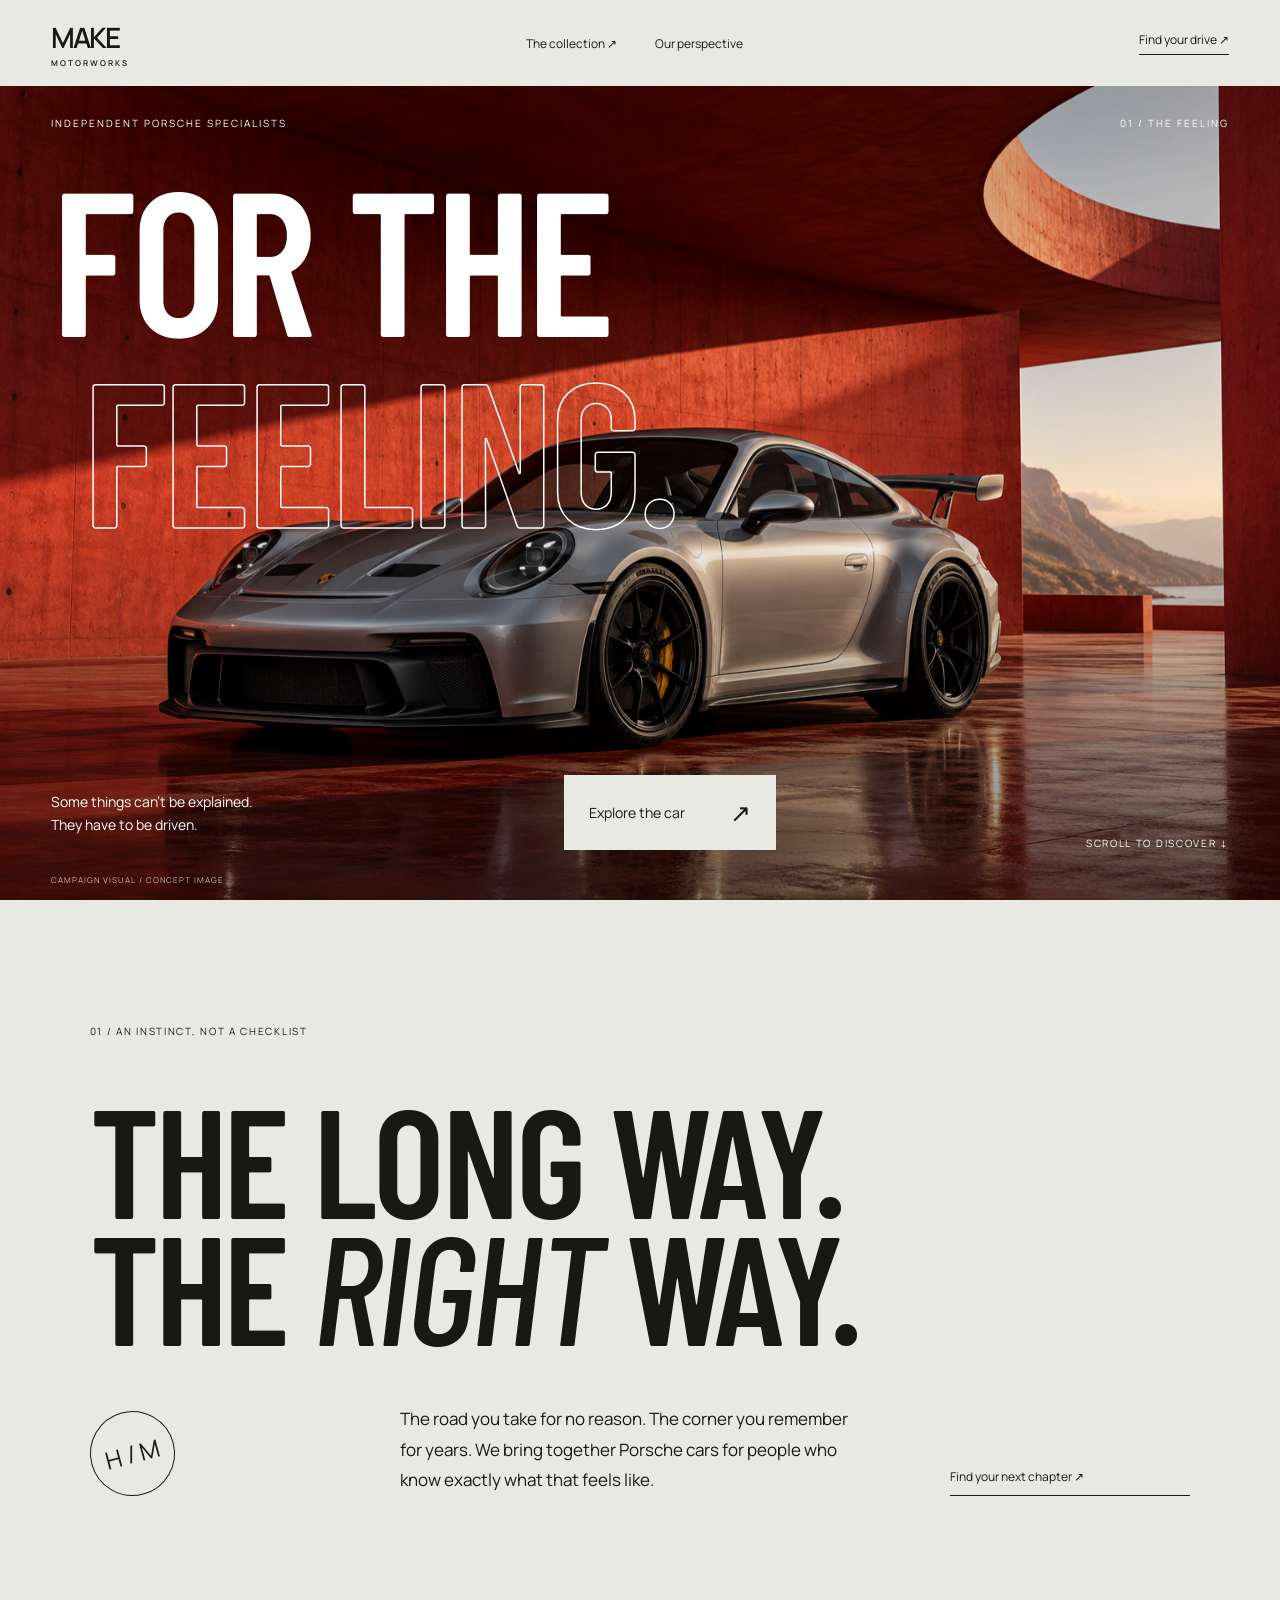
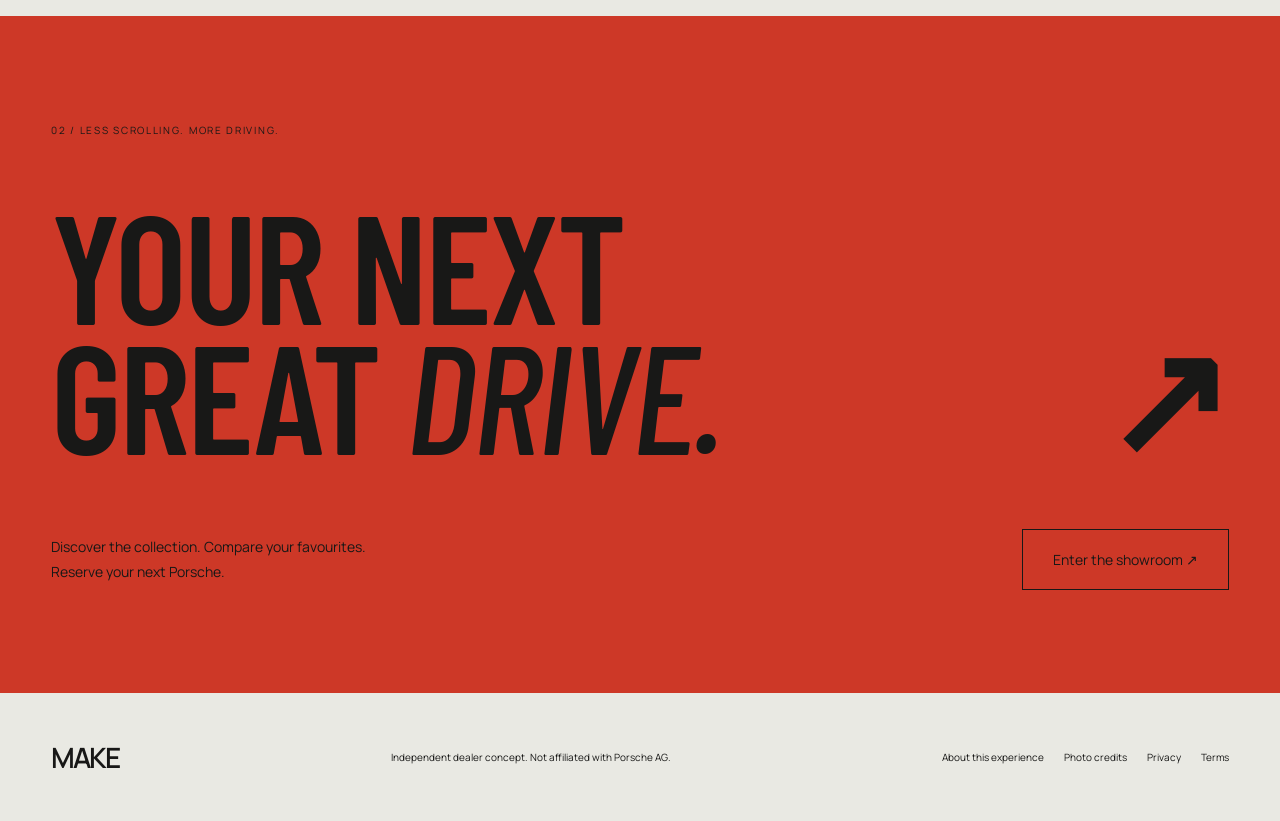
==== motorworks/index.html @ a63bf004 "Add the Make Motorworks concept site at /motorworks Static copy of the catalog-shop project: 3D stud" ====
<!doctype html><html lang="en"><head><meta charset="utf-8"><meta name="viewport" content="width=device-width,initial-scale=1"><title>Make Motorworks | For the feeling.</title><link rel="icon" href="./favicon.svg"><link href="https://fonts.googleapis.com/css2?family=Barlow+Condensed:wght@500;600;700&family=Manrope:wght@400;500;600&display=swap" rel="stylesheet"><link rel="stylesheet" href="./editorial.css"><script type="importmap">{"imports":{"three":"./vendor/three/build/three.module.min.js","three/addons/":"./vendor/three/examples/jsm/","gsap":"./vendor/gsap/index.js"}}</script></head><body><header><a class="logo" href="./">MAKE<span> MOTORWORKS</span></a><nav><a href="./inventory.html#inventory">The collection ↗</a><a href="#philosophy">Our perspective</a></nav><a class="menu" href="./inventory.html#inventory">Find your drive ↗</a></header><main><section class="hero-scene"><img class="hero-image" src="./images/halden-campaign.png" alt="Silver sports car in a sculptural red pavilion"><div class="hero-top"><span>INDEPENDENT PORSCHE SPECIALISTS</span><span>01 / THE FEELING</span></div><h1><span class="h1-line">FOR THE</span><span class="h1-line outline">FEELING.</span></h1><div class="hero-bottom"><p>Some things can't be explained.<br>They have to be driven.</p><button class="round-link" id="explore" type="button" aria-controls="showroom">Explore the car <span aria-hidden="true">↗</span></button><span class="scroll">SCROLL TO DISCOVER ↓</span></div><small class="image-label">CAMPAIGN VISUAL / CONCEPT IMAGE</small><p class="explore-note" id="explore-note" role="status" hidden></p><div class="showroom" id="showroom" role="region" aria-label="3D studio" hidden><div class="showroom-stage"></div><div class="showroom-hotspots is-hidden"></div><div class="showroom-top"><div class="showroom-cars"><div class="showroom-cars-row" role="group" aria-label="Choose a car"></div><p class="showroom-cars-status" role="status"></p></div><div class="showroom-top-links"><a href="./experience">About this experience ↗</a><button type="button" class="showroom-close">Close the studio <span aria-hidden="true">✕</span></button></div></div><div class="showroom-caption" aria-live="polite"><p class="eyebrow" data-eyebrow></p><h2 data-title tabindex="-1"></h2><p data-text></p><button type="button" class="showroom-action" hidden></button></div><div class="showroom-side"><dl class="showroom-specs" aria-label="Specifications" hidden></dl><nav class="showroom-menu" aria-label="Views of the car"><ol></ol><button type="button" class="showroom-reset">Reset car and view <span aria-hidden="true">↺</span></button></nav></div><button type="button" class="showroom-exit" hidden>Step out of the car <span aria-hidden="true">↙</span></button></div><div class="studio-curtain" id="studio-curtain"><p class="curtain-title" aria-hidden="true"><span class="curtain-line">INTO THE</span><span class="curtain-line outline">STUDIO.</span></p><div class="curtain-status" role="status"><p class="curtain-label"></p><div class="curtain-bar" hidden><span></span></div></div><div class="curtain-error" role="alert" hidden><p class="curtain-label">The 3D model didn&#39;t load.</p><p class="curtain-detail"></p><div><button type="button" class="curtain-retry">Try again</button><button type="button" class="curtain-back">Back to the photo</button></div></div></div></section><section class="manifesto" id="philosophy"><span class="eyebrow">01 / AN INSTINCT, NOT A CHECKLIST</span><h2>THE LONG WAY.<br>THE <i>RIGHT</i> WAY.</h2><div class="manifesto-bottom"><span class="seal">H / M</span><p>The road you take for no reason. The corner you remember for years. We bring together Porsche cars for people who know exactly what that feels like.</p><a href="./inventory.html#inventory">Find your next chapter ↗</a></div></section><section class="closing"><p class="eyebrow">02 / LESS SCROLLING. MORE DRIVING.</p><a href="./inventory.html#inventory">YOUR NEXT<br>GREAT <i>DRIVE.</i><span>↗</span></a><div><p>Discover the collection. Compare your favourites.<br>Reserve your next Porsche.</p><a class="outline" href="./inventory.html#inventory">Enter the showroom ↗</a></div></section></main><footer><a class="logo" href="./">MAKE</a><p>Independent dealer concept. Not affiliated with Porsche AG.</p><div><a href="./experience">About this experience</a><a href="./credits">Photo credits</a><a href="./privacy">Privacy</a><a href="./terms">Terms</a></div></footer><script type="module" src="./editorial.js"></script></body></html>
---- motorworks/editorial.css ----
:root{--red:#cd3827;--ink:#181817;--paper:#e9e9e3}*{box-sizing:border-box}html{scroll-behavior:smooth}body{margin:0;background:var(--paper);color:var(--ink);font:14px Manrope,Arial,sans-serif}a{color:inherit;text-decoration:none}a:focus-visible{outline:3px solid currentColor;outline-offset:6px}header{height:86px;padding:0 4%;display:flex;align-items:center;justify-content:space-between;gap:24px}.logo{font-size:28px;font-weight:600;letter-spacing:-2px}.logo span{display:block;font-size:8px;letter-spacing:2px;margin-top:1px}nav{display:flex;gap:38px;font-size:12px}.menu{border-bottom:1px solid;padding-bottom:6px;font-size:12px}.hero-scene{height:calc(100svh - 86px);min-height:650px;position:relative;overflow:hidden;background:#80251c;color:#fff}.hero-image{position:absolute;width:100%;height:100%;object-fit:cover;object-position:center 60%;will-change:transform}.hero-scene:after{content:'';position:absolute;inset:0;background:linear-gradient(#0003,transparent 50%,#0008);pointer-events:none}.hero-top{position:absolute;top:30px;left:4%;right:4%;display:flex;justify-content:space-between;font-size:10px;letter-spacing:2px;z-index:1}h1,h2{font-family:'Barlow Condensed',Impact,sans-serif;font-weight:600;margin:0;letter-spacing:-.025em;line-height:.83}h1{position:relative;z-index:1;font-size:clamp(100px,16vw,250px);padding:85px 4% 0;pointer-events:none;animation:enter 1.2s cubic-bezier(.2,.7,.1,1) both}.h1-line{display:block}h1 .outline{color:transparent;-webkit-text-stroke:1.5px #fff} .hero-bottom{position:absolute;bottom:50px;left:4%;right:4%;display:flex;justify-content:space-between;align-items:end;z-index:2}.hero-bottom p{line-height:1.6}.round-link{background:var(--paper);color:var(--ink);padding:20px 25px;display:flex;gap:45px;align-items:center;border:0;font:inherit;cursor:pointer}.round-link:focus-visible{outline:3px solid #fff;outline-offset:4px}.round-link span{font-size:25px}.scroll,.eyebrow{font-size:10px;letter-spacing:1.7px}.image-label{position:absolute;bottom:15px;left:4%;z-index:2;font-size:8px;letter-spacing:1px;opacity:.7}.manifesto{padding:120px 7%}.manifesto h2{font-size:clamp(70px,12vw,180px);margin:55px 0}i{font-weight:500}.manifesto-bottom{display:grid;grid-template-columns:1fr 2fr 1fr;gap:70px;align-items:end}.manifesto-bottom p{max-width:450px;font-size:17px;line-height:1.8;margin:0}.manifesto-bottom a{border-bottom:1px solid;padding-bottom:10px;font-size:12px}.seal{border:1px solid;border-radius:50%;width:85px;height:85px;display:grid;place-items:center;font-size:24px;transform:rotate(-15deg)}.closing{padding:95px 4%;background:var(--red)}.closing>a{font:600 clamp(75px,12vw,180px)/.85 'Barlow Condensed';letter-spacing:-.02em;display:block;margin:60px 0}.closing>a>span{float:right}.closing>div{display:flex;justify-content:space-between;align-items:center}.closing p{line-height:1.8}.outline{border:1px solid;padding:20px 30px}footer{padding:45px 4%;display:flex;align-items:center;justify-content:space-between;gap:30px}footer p,footer div{font-size:10px}footer div{display:flex;gap:20px}.reveal{opacity:0;transform:translateY(45px);transition:opacity .9s,transform .9s}.reveal.visible{opacity:1;transform:none}@keyframes enter{from{opacity:0;transform:translateY(50px)}to{opacity:1;transform:none}}@media(max-width:700px){header{height:72px}nav{display:none}.hero-scene{min-height:650px;height:calc(100svh - 72px)}h1{padding-top:100px;font-size:24vw}.hero-image{object-position:57% center}.hero-top{font-size:8px;letter-spacing:1px}.hero-bottom{flex-wrap:wrap;gap:15px;bottom:40px}.scroll{display:none}.round-link{padding:15px;gap:20px}.manifesto{padding:80px 5%}.manifesto-bottom{grid-template-columns:1fr;gap:30px}.seal{display:none}.closing>div,footer{align-items:start;flex-direction:column}.closing>a{font-size:20vw}}@media(prefers-reduced-motion:reduce){html{scroll-behavior:auto}*,*:before,*:after{animation:none!important;transition:none!important}.reveal{opacity:1;transform:none}}

/* ---- 3D studio --------------------------------------------------------------------------- */
.explore-note{position:absolute;z-index:2;left:4%;bottom:118px;max-width:420px;margin:0;background:var(--paper);color:var(--ink);padding:14px 16px;font-size:13px;line-height:1.5}
.showroom{position:absolute;inset:0;z-index:3;background:#d9dbd2;color:#fff;overflow:hidden}
.showroom[hidden]{display:none}
.showroom-stage,.showroom-canvas{position:absolute;inset:0;width:100%;height:100%}
.showroom-canvas{display:block;outline:none}
.showroom::after{content:'';position:absolute;inset:auto 0 0;height:46%;background:linear-gradient(transparent,#1a0b0799);pointer-events:none}
.showroom-top,.showroom-caption,.showroom-exit{z-index:2}
.showroom-top{position:absolute;top:24px;left:4%;right:4%;display:flex;justify-content:space-between;align-items:center;gap:16px;font-size:10px;letter-spacing:2px}
.showroom-cars{display:flex;flex-direction:column;align-items:flex-start;gap:6px}
.showroom-cars-row{display:flex;background:#181817a6;backdrop-filter:blur(10px)}
.showroom-cars-row button{font:inherit;color:#fff;background:none;border:0;padding:9px 16px 10px;display:flex;flex-direction:column;align-items:flex-start;gap:3px;cursor:pointer;letter-spacing:1.4px;transition:background-color .25s,color .25s}
.showroom-cars-row button:hover{background:#ffffff1f}
.showroom-cars-row button[aria-pressed=true]{background:var(--paper);color:var(--ink)}
.showroom-cars-row button:focus-visible{outline:2px solid #fff;outline-offset:-4px}
.showroom-cars-row button[aria-pressed=true]:focus-visible{outline-color:var(--ink)}
.showroom-cars-row strong{font:600 20px/1 'Barlow Condensed',Impact,sans-serif;letter-spacing:0;text-transform:uppercase}
.showroom-cars-row span{font-size:9px;opacity:.75}
.showroom-cars-status{margin:0;background:#181817a6;padding:7px 10px;font-size:10px;letter-spacing:1px}
.showroom-cars-status:empty{display:none}
.showroom-veil{position:absolute;inset:0;width:100%;height:100%;display:none;pointer-events:none}
.showroom-top-links{display:flex;align-items:center;gap:8px}
.showroom-top-links a{background:#18181799;padding:10px 12px;letter-spacing:1px}
.showroom-close,.showroom-reset,.showroom-action,.showroom-exit,.curtain-error button{font:600 12px Manrope,Arial,sans-serif;border:0;cursor:pointer}
.showroom-close{background:var(--paper);color:var(--ink);padding:12px 16px;display:flex;gap:14px;align-items:center}
.showroom-caption{position:absolute;left:4%;bottom:46px;width:min(470px,44%);pointer-events:none}
.showroom-caption>*{pointer-events:auto}
.showroom-caption h2{font-size:clamp(46px,5.4vw,84px);text-transform:uppercase;margin:16px 0 18px;outline:none}
.showroom-caption [data-text]{font-size:14px;line-height:1.65;margin:0;max-width:40ch;color:#f1ece4}
.showroom-action{margin-top:22px;background:var(--paper);color:var(--ink);padding:16px 20px;display:inline-flex;gap:30px}
.showroom-side{position:absolute;right:4%;bottom:46px;width:300px;z-index:2;display:flex;flex-direction:column;gap:10px}
.showroom-specs{margin:0;background:#181817a6;backdrop-filter:blur(10px);padding:6px 20px 8px}
.showroom-specs[hidden]{display:none}
.showroom-specs div{padding:11px 0 12px}
.showroom-specs div+div{border-top:1px solid #ffffff40}
.showroom-specs dt{font-size:10px;letter-spacing:1.6px;text-transform:uppercase;color:#d9cfc6}
.showroom-specs dd{margin:5px 0 0;font-size:12px;line-height:1.4;color:#f1ece4}
.showroom-specs strong{display:block;font:600 26px/1 'Barlow Condensed',Impact,sans-serif;text-transform:uppercase;color:#fff;margin-bottom:3px}
.showroom-specs span{display:block}
@media(max-height:700px) and (min-width:701px){.showroom-specs span{display:none}.showroom-specs div{padding:8px 0 9px}}
.showroom-menu{position:relative;display:block;gap:0;background:#181817a6;padding:10px 10px 14px;backdrop-filter:blur(10px)}
.showroom-menu ol{list-style:none;margin:0;padding:0;border-top:1px solid #ffffff59;display:grid;grid-template-columns:1fr 1fr;column-gap:8px}
.showroom-menu li button{width:100%;display:flex;gap:10px;align-items:center;background:none;border:0;border-bottom:1px solid #ffffff59;color:#fff;font:500 13px Manrope,Arial,sans-serif;padding:12px 8px;white-space:nowrap;text-align:left;cursor:pointer;transition:background .25s,color .25s}
.showroom-menu li button span{font-size:10px;letter-spacing:1.5px;opacity:.75}
.showroom-menu li button:hover{background:#ffffff1f}
.showroom-menu li button[aria-pressed=true]{background:var(--paper);color:var(--ink)}
.showroom-reset{margin-top:14px;white-space:nowrap;background:none;color:#fff;padding:8px 10px;display:flex;gap:10px;align-items:center;border-bottom:1px solid currentColor}
.showroom button:focus-visible,.showroom a:focus-visible,.studio-curtain button:focus-visible,.hotspot:focus-visible{outline:2px solid #fff;outline-offset:3px;box-shadow:0 0 0 5px var(--ink)}
.showroom-exit{position:absolute;left:50%;bottom:46px;transform:translateX(-50%);background:var(--red);color:#fff;font:600 26px/1 'Barlow Condensed',Impact,sans-serif;letter-spacing:.02em;text-transform:uppercase;padding:18px 26px;display:flex;gap:26px}
.showroom-exit[hidden],.showroom-action[hidden]{display:none}
.showroom-hotspots{position:absolute;inset:0;z-index:1;pointer-events:none;overflow:hidden}
.hotspot{position:absolute;left:0;top:0;margin:-22px 0 0 -22px;display:flex;align-items:center;gap:10px;padding:0;border:0;background:none;color:var(--ink);cursor:pointer;pointer-events:auto;opacity:0;visibility:hidden;transition:opacity .3s,visibility .3s}
.hotspot.is-on{opacity:1;visibility:visible}
.showroom-hotspots.is-hidden .hotspot{opacity:0;visibility:hidden;transition-duration:.12s}
.hotspot-dot{width:44px;height:44px;border-radius:50%;border:1.5px solid #fff;background:#18181738;display:grid;place-items:center;backdrop-filter:blur(4px)}
.hotspot-dot::after{content:'';width:8px;height:8px;border-radius:50%;background:#fff;transition:transform .3s}
.hotspot:hover .hotspot-dot::after{transform:scale(1.6)}
.hotspot-label{font:600 10px Manrope,Arial,sans-serif;letter-spacing:1.6px;text-transform:uppercase;white-space:nowrap;background:var(--paper);padding:7px 10px;opacity:0;transform:translateX(-6px);transition:opacity .25s,transform .25s}
.hotspot:hover .hotspot-label{opacity:1;transform:none}
.studio-curtain{position:absolute;inset:0;z-index:4;background:linear-gradient(#1a0b0759,#1a0b07c7);color:#fff;display:flex;flex-direction:column;justify-content:space-between;padding:85px 4% 50px;opacity:0;visibility:hidden}
.studio-curtain.is-up{visibility:visible}
.curtain-title{font:600 clamp(100px,16vw,250px)/.83 'Barlow Condensed',Impact,sans-serif;letter-spacing:-.025em;margin:0}
.curtain-line{display:block}.curtain-title .outline{color:transparent;-webkit-text-stroke:1.5px #fff}
.curtain-status,.curtain-error{max-width:460px}
.curtain-label{font-size:10px;letter-spacing:2px;text-transform:uppercase;margin:0 0 14px}
.curtain-bar{height:2px;background:#ffffff4d}
.curtain-bar span{display:block;height:100%;background:#fff;transform-origin:left;transform:scaleX(0)}
.curtain-detail{font-size:14px;line-height:1.6;margin:0 0 20px}
.curtain-error div{display:flex;gap:10px;flex-wrap:wrap}
.curtain-retry{background:var(--paper);color:var(--ink);padding:14px 18px}
.curtain-back{background:none;color:#fff;padding:14px 18px;box-shadow:inset 0 0 0 1px #fff}
.curtain-error[hidden],.curtain-status[hidden],.curtain-bar[hidden]{display:none}
@media(pointer:coarse){.hotspot{margin:-28px 0 0 -28px}.hotspot-dot{width:56px;height:56px}.hotspot-label{opacity:1;transform:none}}
/* Phones, and tablets held upright: caption on top, menu as a strip along the bottom. */
@media(max-width:700px),(orientation:portrait) and (max-width:1100px){
  .explore-note{left:5%;right:5%;bottom:150px}
  .showroom-top{top:14px;left:16px;right:16px;align-items:flex-start;font-size:8px;letter-spacing:1.2px}
  .showroom-cars-row button{padding:8px 10px 9px;min-height:44px;justify-content:center}
  .showroom-cars-row strong{font-size:16px}
  .showroom-cars-row span{display:none}
  .showroom-cars-status{max-width:60vw;font-size:9px}
  .showroom-close{font-size:0;gap:0}
  .showroom-close span{font-size:16px}
  .showroom-top-links a{display:none}
  .showroom-close{padding:12px 14px;min-height:44px}
  .showroom-caption{left:16px;right:16px;width:auto;top:74px;bottom:auto}
  .showroom-caption h2{font-size:44px;margin:8px 0 8px}
  .showroom-caption [data-text]{font-size:13px;line-height:1.5;max-width:34ch}
  .showroom-action{margin-top:12px;padding:14px 16px;min-height:48px}
  .showroom-side{display:contents}
  .showroom-specs{position:absolute;z-index:2;left:0;right:0;bottom:calc(56px + env(safe-area-inset-bottom));display:flex;overflow-x:auto;gap:18px;padding:8px 16px 10px;background:#181817b3;scrollbar-width:none;scroll-snap-type:x proximity;scroll-padding-inline:16px}
  .showroom-specs div{flex:0 0 auto;max-width:150px;padding:2px 0;scroll-snap-align:start}
  .showroom-specs div+div{border:0;border-left:1px solid #ffffff40;padding-left:18px;margin-left:-0px}
  .showroom-specs dt{font-size:9px;letter-spacing:1.2px}
  .showroom-specs dd{font-size:11px;line-height:1.3}
  .showroom-specs strong{font-size:21px;margin-bottom:2px}
  .showroom::after{inset:0 0 auto;height:52%;background:linear-gradient(#1a0b0799,transparent)}
  .showroom-menu{position:absolute;z-index:2;left:0;right:0;bottom:0;width:auto;display:flex;background:#181817e6;padding:0 0 env(safe-area-inset-bottom)}
  .showroom-menu ol{display:flex;overflow-x:auto;border:0;flex:1;scrollbar-width:none;column-gap:0}
  .showroom-menu li button{min-height:56px;white-space:nowrap;border:0;padding:0 16px;font-size:13px}
  .showroom-menu li button span{display:none}
  .showroom-reset{margin:0;border:0;border-left:1px solid #ffffff40;padding:0 14px;min-height:56px;font-size:0;gap:0}
  .showroom-reset span{font-size:20px}
  .hotspot .hotspot-label{display:none}
  .showroom-exit{bottom:calc(172px + env(safe-area-inset-bottom));font-size:20px;padding:15px 18px;white-space:nowrap;gap:16px}
  .studio-curtain{padding:100px 5% 40px}
  .curtain-title{font-size:24vw}
}
@media(prefers-reduced-motion:reduce){.hotspot,.hotspot-label,.hotspot-dot::after,.showroom-menu li button{transition:none}}

/* ---- About this experience ------------------------------------------------------------- */
.about{padding:70px 7% 120px}
.about-title{font-size:clamp(80px,12vw,180px);margin:40px 0 50px;padding:0;animation:none}
.about-title span{color:transparent;-webkit-text-stroke:1.5px var(--ink)}
.about-lede{font-size:19px;line-height:1.7;max-width:60ch;margin:0 0 90px}
.about-row{display:grid;grid-template-columns:1fr 3fr;gap:40px;border-top:1px solid #1818174d;padding:46px 0}
.about-row h2{font-size:clamp(44px,5vw,72px);text-transform:uppercase;margin:0 0 26px}
.about-row p{font-size:16px;line-height:1.8;max-width:64ch;margin:0 0 18px}
.about-row a{border-bottom:1px solid}
.about-facts{margin:30px 0 0;display:grid;gap:0;max-width:820px}
.about-facts div{display:grid;grid-template-columns:200px 1fr;gap:24px;border-top:1px solid #18181733;padding:16px 0}
.about-facts dt{font-size:10px;letter-spacing:1.7px;text-transform:uppercase;padding-top:4px}
.about-facts dd{margin:0;font-size:15px;line-height:1.6}
.about-credits{background:var(--ink);color:var(--paper);margin:40px -7.6% 0;padding:60px 7.6%}
@media(max-width:700px){.about{padding:40px 5% 80px}.about-title{font-size:22vw}.about-row{grid-template-columns:1fr;gap:10px}.about-facts div{grid-template-columns:1fr;gap:6px}.about-lede{font-size:17px;margin-bottom:50px}.about-credits{margin:30px -5.3% 0;padding:50px 5.3%}}
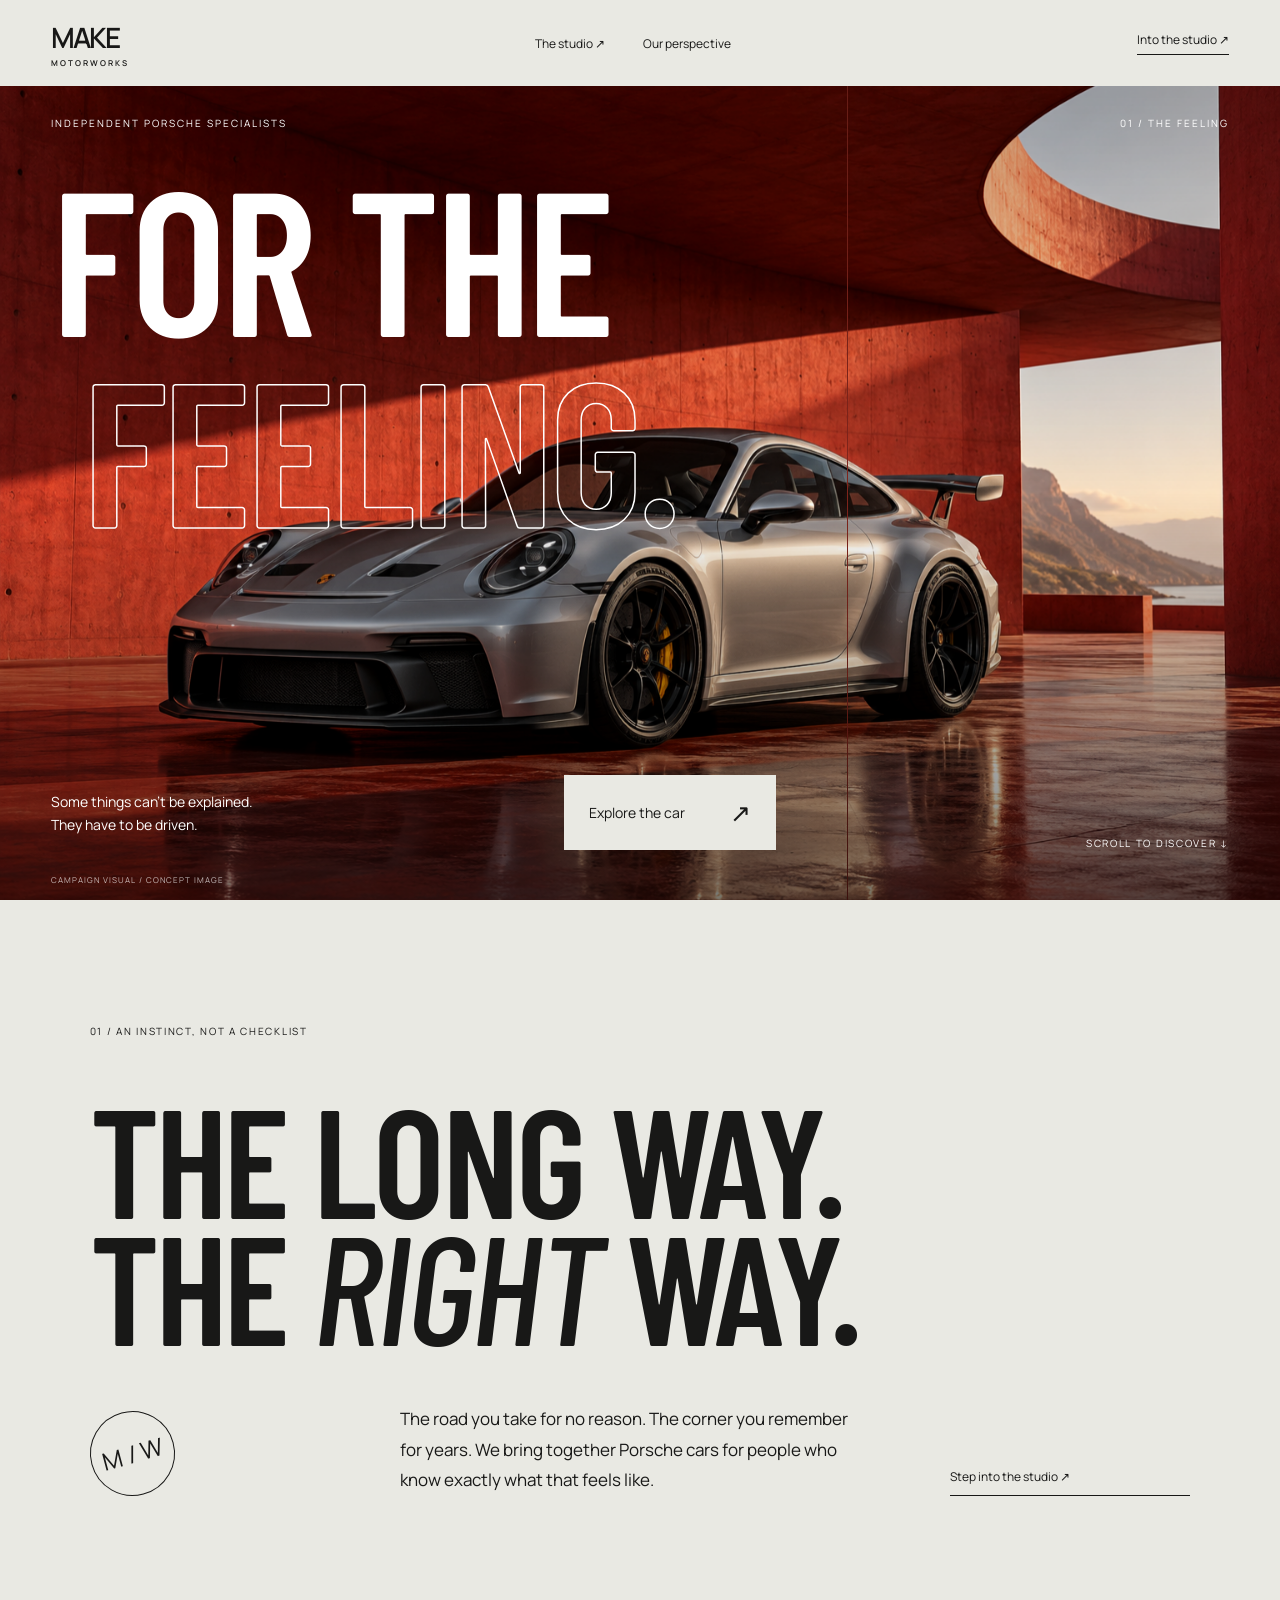
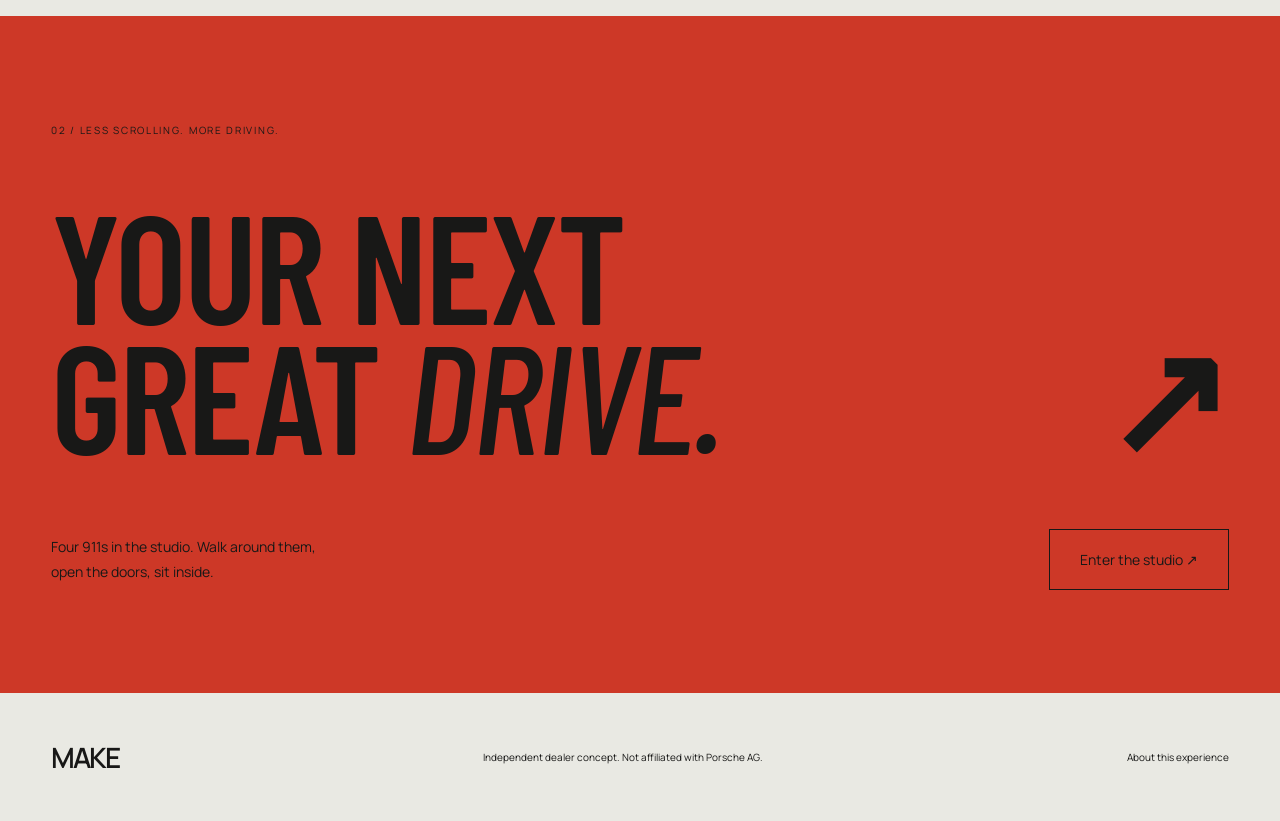
==== commit e540191d: "Remove the car inventory from Make Motorworks The site is now the landing page and the 3D studio. Li" ====
--- a/motorworks/index.html
+++ b/motorworks/index.html
@@ -1 +1 @@
-<!doctype html><html lang="en"><head><meta charset="utf-8"><meta name="viewport" content="width=device-width,initial-scale=1"><title>Make Motorworks | For the feeling.</title><link rel="icon" href="./favicon.svg"><link href="https://fonts.googleapis.com/css2?family=Barlow+Condensed:wght@500;600;700&family=Manrope:wght@400;500;600&display=swap" rel="stylesheet"><link rel="stylesheet" href="./editorial.css"><script type="importmap">{"imports":{"three":"./vendor/three/build/three.module.min.js","three/addons/":"./vendor/three/examples/jsm/","gsap":"./vendor/gsap/index.js"}}</script></head><body><header><a class="logo" href="./">MAKE<span> MOTORWORKS</span></a><nav><a href="./inventory.html#inventory">The collection ↗</a><a href="#philosophy">Our perspective</a></nav><a class="menu" href="./inventory.html#inventory">Find your drive ↗</a></header><main><section class="hero-scene"><img class="hero-image" src="./images/halden-campaign.png" alt="Silver sports car in a sculptural red pavilion"><div class="hero-top"><span>INDEPENDENT PORSCHE SPECIALISTS</span><span>01 / THE FEELING</span></div><h1><span class="h1-line">FOR THE</span><span class="h1-line outline">FEELING.</span></h1><div class="hero-bottom"><p>Some things can't be explained.<br>They have to be driven.</p><button class="round-link" id="explore" type="button" aria-controls="showroom">Explore the car <span aria-hidden="true">↗</span></button><span class="scroll">SCROLL TO DISCOVER ↓</span></div><small class="image-label">CAMPAIGN VISUAL / CONCEPT IMAGE</small><p class="explore-note" id="explore-note" role="status" hidden></p><div class="showroom" id="showroom" role="region" aria-label="3D studio" hidden><div class="showroom-stage"></div><div class="showroom-hotspots is-hidden"></div><div class="showroom-top"><div class="showroom-cars"><div class="showroom-cars-row" role="group" aria-label="Choose a car"></div><p class="showroom-cars-status" role="status"></p></div><div class="showroom-top-links"><a href="./experience">About this experience ↗</a><button type="button" class="showroom-close">Close the studio <span aria-hidden="true">✕</span></button></div></div><div class="showroom-caption" aria-live="polite"><p class="eyebrow" data-eyebrow></p><h2 data-title tabindex="-1"></h2><p data-text></p><button type="button" class="showroom-action" hidden></button></div><div class="showroom-side"><dl class="showroom-specs" aria-label="Specifications" hidden></dl><nav class="showroom-menu" aria-label="Views of the car"><ol></ol><button type="button" class="showroom-reset">Reset car and view <span aria-hidden="true">↺</span></button></nav></div><button type="button" class="showroom-exit" hidden>Step out of the car <span aria-hidden="true">↙</span></button></div><div class="studio-curtain" id="studio-curtain"><p class="curtain-title" aria-hidden="true"><span class="curtain-line">INTO THE</span><span class="curtain-line outline">STUDIO.</span></p><div class="curtain-status" role="status"><p class="curtain-label"></p><div class="curtain-bar" hidden><span></span></div></div><div class="curtain-error" role="alert" hidden><p class="curtain-label">The 3D model didn&#39;t load.</p><p class="curtain-detail"></p><div><button type="button" class="curtain-retry">Try again</button><button type="button" class="curtain-back">Back to the photo</button></div></div></div></section><section class="manifesto" id="philosophy"><span class="eyebrow">01 / AN INSTINCT, NOT A CHECKLIST</span><h2>THE LONG WAY.<br>THE <i>RIGHT</i> WAY.</h2><div class="manifesto-bottom"><span class="seal">H / M</span><p>The road you take for no reason. The corner you remember for years. We bring together Porsche cars for people who know exactly what that feels like.</p><a href="./inventory.html#inventory">Find your next chapter ↗</a></div></section><section class="closing"><p class="eyebrow">02 / LESS SCROLLING. MORE DRIVING.</p><a href="./inventory.html#inventory">YOUR NEXT<br>GREAT <i>DRIVE.</i><span>↗</span></a><div><p>Discover the collection. Compare your favourites.<br>Reserve your next Porsche.</p><a class="outline" href="./inventory.html#inventory">Enter the showroom ↗</a></div></section></main><footer><a class="logo" href="./">MAKE</a><p>Independent dealer concept. Not affiliated with Porsche AG.</p><div><a href="./experience">About this experience</a><a href="./credits">Photo credits</a><a href="./privacy">Privacy</a><a href="./terms">Terms</a></div></footer><script type="module" src="./editorial.js"></script></body></html>
+<!doctype html><html lang="en"><head><meta charset="utf-8"><meta name="viewport" content="width=device-width,initial-scale=1"><title>Make Motorworks | For the feeling.</title><link rel="icon" href="./favicon.svg"><link href="https://fonts.googleapis.com/css2?family=Barlow+Condensed:wght@500;600;700&family=Manrope:wght@400;500;600&display=swap" rel="stylesheet"><link rel="stylesheet" href="./editorial.css"><script type="importmap">{"imports":{"three":"./vendor/three/build/three.module.min.js","three/addons/":"./vendor/three/examples/jsm/","gsap":"./vendor/gsap/index.js"}}</script></head><body><header><a class="logo" href="./">MAKE<span> MOTORWORKS</span></a><nav><a href="#studio" data-studio>The studio ↗</a><a href="#philosophy">Our perspective</a></nav><a class="menu" href="#studio" data-studio>Into the studio ↗</a></header><main><section class="hero-scene"><img class="hero-image" src="./images/halden-campaign.png" alt="Silver sports car in a sculptural red pavilion"><div class="hero-top"><span>INDEPENDENT PORSCHE SPECIALISTS</span><span>01 / THE FEELING</span></div><h1><span class="h1-line">FOR THE</span><span class="h1-line outline">FEELING.</span></h1><div class="hero-bottom"><p>Some things can't be explained.<br>They have to be driven.</p><button class="round-link" id="explore" type="button" aria-controls="showroom">Explore the car <span aria-hidden="true">↗</span></button><span class="scroll">SCROLL TO DISCOVER ↓</span></div><small class="image-label">CAMPAIGN VISUAL / CONCEPT IMAGE</small><p class="explore-note" id="explore-note" role="status" hidden></p><div class="showroom" id="showroom" role="region" aria-label="3D studio" hidden><div class="showroom-stage"></div><div class="showroom-hotspots is-hidden"></div><div class="showroom-top"><div class="showroom-cars"><div class="showroom-cars-row" role="group" aria-label="Choose a car"></div><p class="showroom-cars-status" role="status"></p></div><div class="showroom-top-links"><a href="./experience">About this experience ↗</a><button type="button" class="showroom-close">Close the studio <span aria-hidden="true">✕</span></button></div></div><div class="showroom-caption" aria-live="polite"><p class="eyebrow" data-eyebrow></p><h2 data-title tabindex="-1"></h2><p data-text></p><button type="button" class="showroom-action" hidden></button></div><div class="showroom-side"><dl class="showroom-specs" aria-label="Specifications" hidden></dl><nav class="showroom-menu" aria-label="Views of the car"><ol></ol><button type="button" class="showroom-reset">Reset car and view <span aria-hidden="true">↺</span></button></nav></div><button type="button" class="showroom-exit" hidden>Step out of the car <span aria-hidden="true">↙</span></button></div><div class="studio-curtain" id="studio-curtain"><p class="curtain-title" aria-hidden="true"><span class="curtain-line">INTO THE</span><span class="curtain-line outline">STUDIO.</span></p><div class="curtain-status" role="status"><p class="curtain-label"></p><div class="curtain-bar" hidden><span></span></div></div><div class="curtain-error" role="alert" hidden><p class="curtain-label">The 3D model didn&#39;t load.</p><p class="curtain-detail"></p><div><button type="button" class="curtain-retry">Try again</button><button type="button" class="curtain-back">Back to the photo</button></div></div></div></section><section class="manifesto" id="philosophy"><span class="eyebrow">01 / AN INSTINCT, NOT A CHECKLIST</span><h2>THE LONG WAY.<br>THE <i>RIGHT</i> WAY.</h2><div class="manifesto-bottom"><span class="seal">M / W</span><p>The road you take for no reason. The corner you remember for years. We bring together Porsche cars for people who know exactly what that feels like.</p><a href="#studio" data-studio>Step into the studio ↗</a></div></section><section class="closing"><p class="eyebrow">02 / LESS SCROLLING. MORE DRIVING.</p><a href="#studio" data-studio>YOUR NEXT<br>GREAT <i>DRIVE.</i><span>↗</span></a><div><p>Four 911s in the studio. Walk around them,<br>open the doors, sit inside.</p><a class="outline" href="#studio" data-studio>Enter the studio ↗</a></div></section></main><footer><a class="logo" href="./">MAKE</a><p>Independent dealer concept. Not affiliated with Porsche AG.</p><div><a href="./experience">About this experience</a></div></footer><script type="module" src="./editorial.js"></script></body></html>
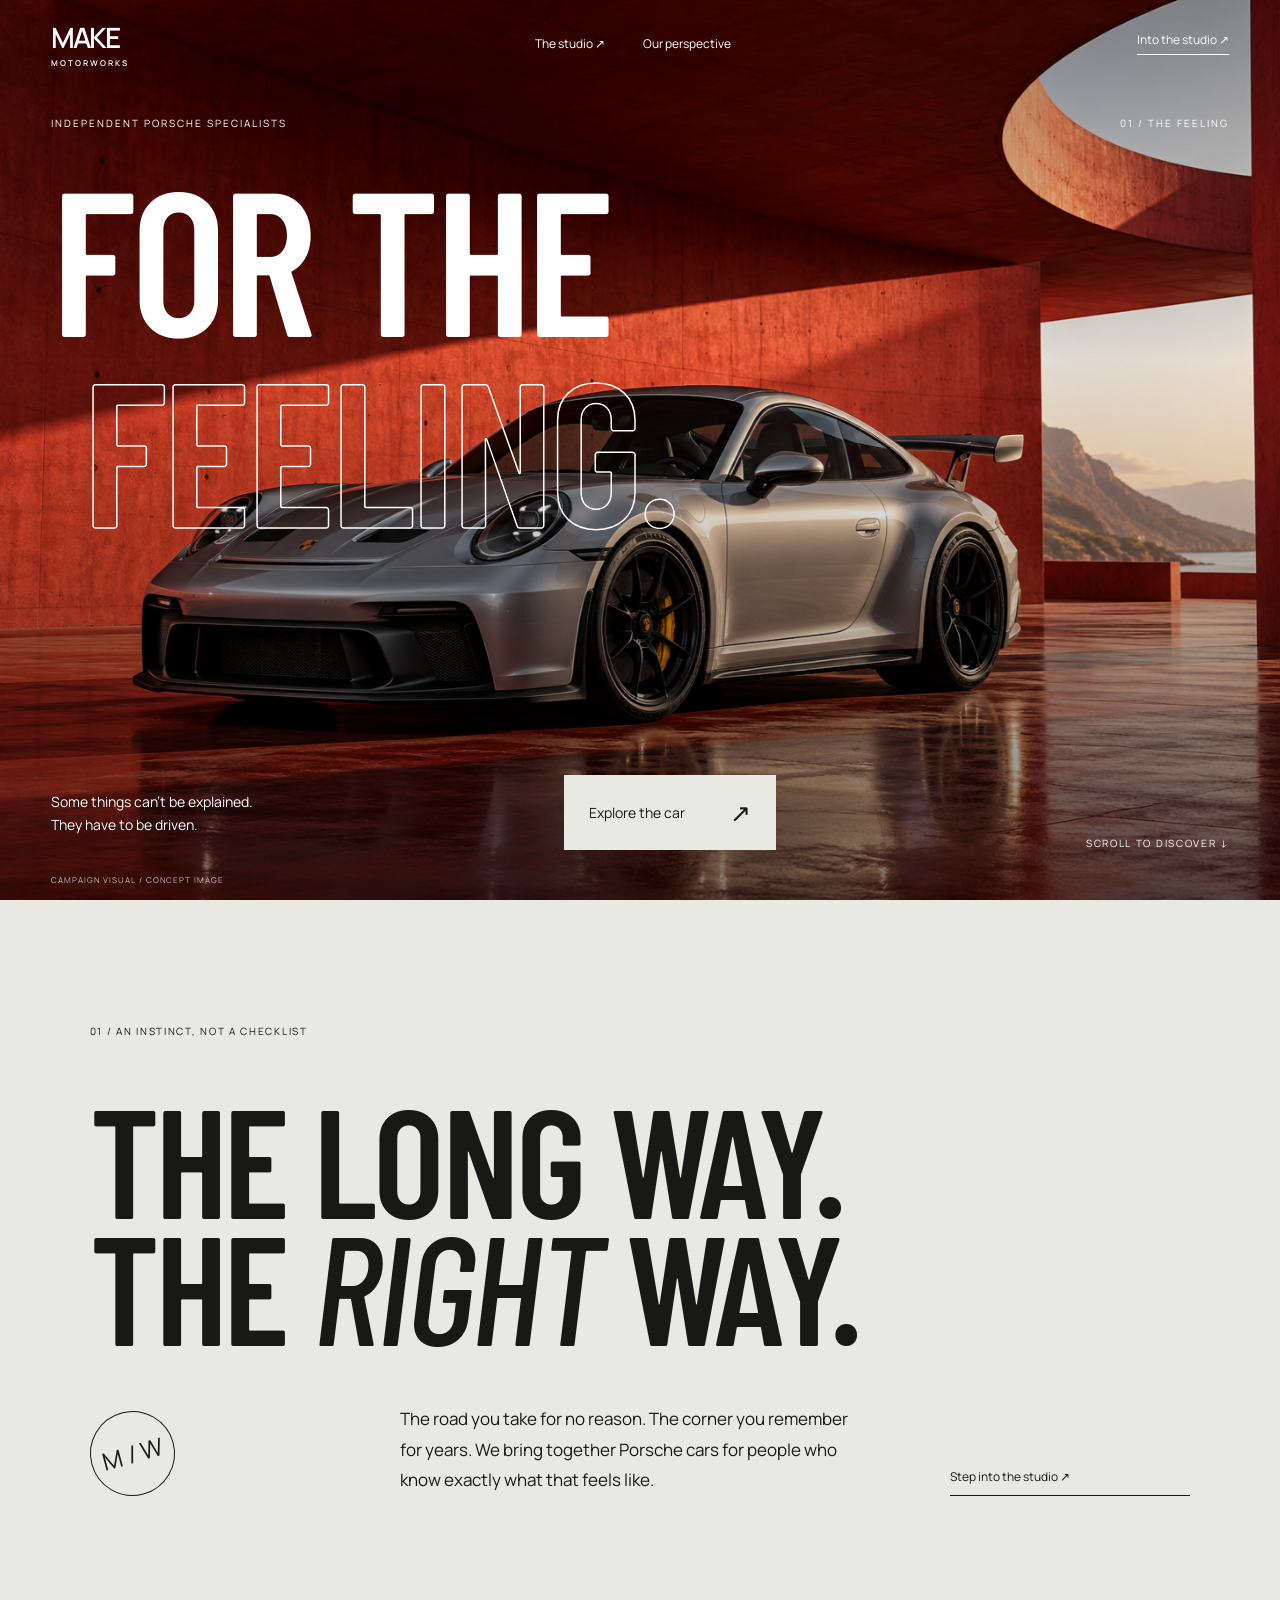
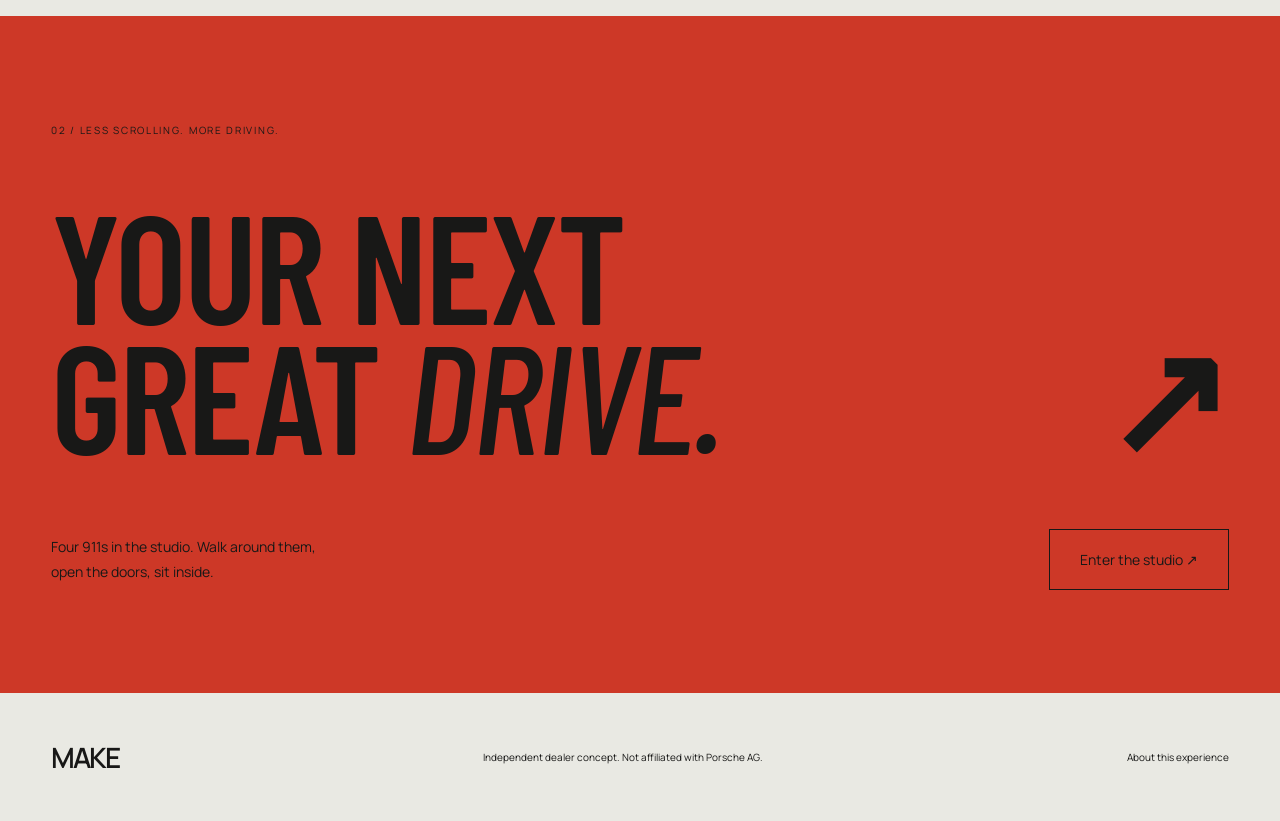
==== commit be922765: "Run the Make Motorworks hero photo to the top edge The header now lies over the photo instead of sit" ====
--- a/motorworks/index.html
+++ b/motorworks/index.html
@@ -1 +1 @@
-<!doctype html><html lang="en"><head><meta charset="utf-8"><meta name="viewport" content="width=device-width,initial-scale=1"><title>Make Motorworks | For the feeling.</title><link rel="icon" href="./favicon.svg"><link href="https://fonts.googleapis.com/css2?family=Barlow+Condensed:wght@500;600;700&family=Manrope:wght@400;500;600&display=swap" rel="stylesheet"><link rel="stylesheet" href="./editorial.css"><script type="importmap">{"imports":{"three":"./vendor/three/build/three.module.min.js","three/addons/":"./vendor/three/examples/jsm/","gsap":"./vendor/gsap/index.js"}}</script></head><body><header><a class="logo" href="./">MAKE<span> MOTORWORKS</span></a><nav><a href="#studio" data-studio>The studio ↗</a><a href="#philosophy">Our perspective</a></nav><a class="menu" href="#studio" data-studio>Into the studio ↗</a></header><main><section class="hero-scene"><img class="hero-image" src="./images/halden-campaign.png" alt="Silver sports car in a sculptural red pavilion"><div class="hero-top"><span>INDEPENDENT PORSCHE SPECIALISTS</span><span>01 / THE FEELING</span></div><h1><span class="h1-line">FOR THE</span><span class="h1-line outline">FEELING.</span></h1><div class="hero-bottom"><p>Some things can't be explained.<br>They have to be driven.</p><button class="round-link" id="explore" type="button" aria-controls="showroom">Explore the car <span aria-hidden="true">↗</span></button><span class="scroll">SCROLL TO DISCOVER ↓</span></div><small class="image-label">CAMPAIGN VISUAL / CONCEPT IMAGE</small><p class="explore-note" id="explore-note" role="status" hidden></p><div class="showroom" id="showroom" role="region" aria-label="3D studio" hidden><div class="showroom-stage"></div><div class="showroom-hotspots is-hidden"></div><div class="showroom-top"><div class="showroom-cars"><div class="showroom-cars-row" role="group" aria-label="Choose a car"></div><p class="showroom-cars-status" role="status"></p></div><div class="showroom-top-links"><a href="./experience">About this experience ↗</a><button type="button" class="showroom-close">Close the studio <span aria-hidden="true">✕</span></button></div></div><div class="showroom-caption" aria-live="polite"><p class="eyebrow" data-eyebrow></p><h2 data-title tabindex="-1"></h2><p data-text></p><button type="button" class="showroom-action" hidden></button></div><div class="showroom-side"><dl class="showroom-specs" aria-label="Specifications" hidden></dl><nav class="showroom-menu" aria-label="Views of the car"><ol></ol><button type="button" class="showroom-reset">Reset car and view <span aria-hidden="true">↺</span></button></nav></div><button type="button" class="showroom-exit" hidden>Step out of the car <span aria-hidden="true">↙</span></button></div><div class="studio-curtain" id="studio-curtain"><p class="curtain-title" aria-hidden="true"><span class="curtain-line">INTO THE</span><span class="curtain-line outline">STUDIO.</span></p><div class="curtain-status" role="status"><p class="curtain-label"></p><div class="curtain-bar" hidden><span></span></div></div><div class="curtain-error" role="alert" hidden><p class="curtain-label">The 3D model didn&#39;t load.</p><p class="curtain-detail"></p><div><button type="button" class="curtain-retry">Try again</button><button type="button" class="curtain-back">Back to the photo</button></div></div></div></section><section class="manifesto" id="philosophy"><span class="eyebrow">01 / AN INSTINCT, NOT A CHECKLIST</span><h2>THE LONG WAY.<br>THE <i>RIGHT</i> WAY.</h2><div class="manifesto-bottom"><span class="seal">M / W</span><p>The road you take for no reason. The corner you remember for years. We bring together Porsche cars for people who know exactly what that feels like.</p><a href="#studio" data-studio>Step into the studio ↗</a></div></section><section class="closing"><p class="eyebrow">02 / LESS SCROLLING. MORE DRIVING.</p><a href="#studio" data-studio>YOUR NEXT<br>GREAT <i>DRIVE.</i><span>↗</span></a><div><p>Four 911s in the studio. Walk around them,<br>open the doors, sit inside.</p><a class="outline" href="#studio" data-studio>Enter the studio ↗</a></div></section></main><footer><a class="logo" href="./">MAKE</a><p>Independent dealer concept. Not affiliated with Porsche AG.</p><div><a href="./experience">About this experience</a></div></footer><script type="module" src="./editorial.js"></script></body></html>
+<!doctype html><html lang="en"><head><meta charset="utf-8"><meta name="viewport" content="width=device-width,initial-scale=1"><title>Make Motorworks | For the feeling.</title><link rel="icon" href="./favicon.svg"><link href="https://fonts.googleapis.com/css2?family=Barlow+Condensed:wght@500;600;700&family=Manrope:wght@400;500;600&display=swap" rel="stylesheet"><link rel="stylesheet" href="./editorial.css"><script type="importmap">{"imports":{"three":"./vendor/three/build/three.module.min.js","three/addons/":"./vendor/three/examples/jsm/","gsap":"./vendor/gsap/index.js"}}</script></head><body><header class="over"><a class="logo" href="./">MAKE<span> MOTORWORKS</span></a><nav><a href="#studio" data-studio>The studio ↗</a><a href="#philosophy">Our perspective</a></nav><a class="menu" href="#studio" data-studio>Into the studio ↗</a></header><main><section class="hero-scene"><img class="hero-image" src="./images/halden-campaign.png" alt="Silver sports car in a sculptural red pavilion"><div class="hero-top"><span>INDEPENDENT PORSCHE SPECIALISTS</span><span>01 / THE FEELING</span></div><h1><span class="h1-line">FOR THE</span><span class="h1-line outline">FEELING.</span></h1><div class="hero-bottom"><p>Some things can't be explained.<br>They have to be driven.</p><button class="round-link" id="explore" type="button" aria-controls="showroom">Explore the car <span aria-hidden="true">↗</span></button><span class="scroll">SCROLL TO DISCOVER ↓</span></div><small class="image-label">CAMPAIGN VISUAL / CONCEPT IMAGE</small><p class="explore-note" id="explore-note" role="status" hidden></p><div class="showroom" id="showroom" role="region" aria-label="3D studio" hidden><div class="showroom-stage"></div><div class="showroom-hotspots is-hidden"></div><div class="showroom-top"><div class="showroom-cars"><div class="showroom-cars-row" role="group" aria-label="Choose a car"></div><p class="showroom-cars-status" role="status"></p></div><div class="showroom-top-links"><a href="./experience">About this experience ↗</a><button type="button" class="showroom-close">Close the studio <span aria-hidden="true">✕</span></button></div></div><div class="showroom-caption" aria-live="polite"><p class="eyebrow" data-eyebrow></p><h2 data-title tabindex="-1"></h2><p data-text></p><button type="button" class="showroom-action" hidden></button></div><div class="showroom-side"><dl class="showroom-specs" aria-label="Specifications" hidden></dl><nav class="showroom-menu" aria-label="Views of the car"><ol></ol><button type="button" class="showroom-reset">Reset car and view <span aria-hidden="true">↺</span></button></nav></div><button type="button" class="showroom-exit" hidden>Step out of the car <span aria-hidden="true">↙</span></button></div><div class="studio-curtain" id="studio-curtain"><p class="curtain-title" aria-hidden="true"><span class="curtain-line">INTO THE</span><span class="curtain-line outline">STUDIO.</span></p><div class="curtain-status" role="status"><p class="curtain-label"></p><div class="curtain-bar" hidden><span></span></div></div><div class="curtain-error" role="alert" hidden><p class="curtain-label">The 3D model didn&#39;t load.</p><p class="curtain-detail"></p><div><button type="button" class="curtain-retry">Try again</button><button type="button" class="curtain-back">Back to the photo</button></div></div></div></section><section class="manifesto" id="philosophy"><span class="eyebrow">01 / AN INSTINCT, NOT A CHECKLIST</span><h2>THE LONG WAY.<br>THE <i>RIGHT</i> WAY.</h2><div class="manifesto-bottom"><span class="seal">M / W</span><p>The road you take for no reason. The corner you remember for years. We bring together Porsche cars for people who know exactly what that feels like.</p><a href="#studio" data-studio>Step into the studio ↗</a></div></section><section class="closing"><p class="eyebrow">02 / LESS SCROLLING. MORE DRIVING.</p><a href="#studio" data-studio>YOUR NEXT<br>GREAT <i>DRIVE.</i><span>↗</span></a><div><p>Four 911s in the studio. Walk around them,<br>open the doors, sit inside.</p><a class="outline" href="#studio" data-studio>Enter the studio ↗</a></div></section></main><footer><a class="logo" href="./">MAKE</a><p>Independent dealer concept. Not affiliated with Porsche AG.</p><div><a href="./experience">About this experience</a></div></footer><script type="module" src="./editorial.js"></script></body></html>
--- a/motorworks/editorial.css
+++ b/motorworks/editorial.css
@@ -1,4 +1,7 @@
-:root{--red:#cd3827;--ink:#181817;--paper:#e9e9e3}*{box-sizing:border-box}html{scroll-behavior:smooth}body{margin:0;background:var(--paper);color:var(--ink);font:14px Manrope,Arial,sans-serif}a{color:inherit;text-decoration:none}a:focus-visible{outline:3px solid currentColor;outline-offset:6px}header{height:86px;padding:0 4%;display:flex;align-items:center;justify-content:space-between;gap:24px}.logo{font-size:28px;font-weight:600;letter-spacing:-2px}.logo span{display:block;font-size:8px;letter-spacing:2px;margin-top:1px}nav{display:flex;gap:38px;font-size:12px}.menu{border-bottom:1px solid;padding-bottom:6px;font-size:12px}.hero-scene{height:calc(100svh - 86px);min-height:650px;position:relative;overflow:hidden;background:#80251c;color:#fff}.hero-image{position:absolute;width:100%;height:100%;object-fit:cover;object-position:center 60%;will-change:transform}.hero-scene:after{content:'';position:absolute;inset:0;background:linear-gradient(#0003,transparent 50%,#0008);pointer-events:none}.hero-top{position:absolute;top:30px;left:4%;right:4%;display:flex;justify-content:space-between;font-size:10px;letter-spacing:2px;z-index:1}h1,h2{font-family:'Barlow Condensed',Impact,sans-serif;font-weight:600;margin:0;letter-spacing:-.025em;line-height:.83}h1{position:relative;z-index:1;font-size:clamp(100px,16vw,250px);padding:85px 4% 0;pointer-events:none;animation:enter 1.2s cubic-bezier(.2,.7,.1,1) both}.h1-line{display:block}h1 .outline{color:transparent;-webkit-text-stroke:1.5px #fff} .hero-bottom{position:absolute;bottom:50px;left:4%;right:4%;display:flex;justify-content:space-between;align-items:end;z-index:2}.hero-bottom p{line-height:1.6}.round-link{background:var(--paper);color:var(--ink);padding:20px 25px;display:flex;gap:45px;align-items:center;border:0;font:inherit;cursor:pointer}.round-link:focus-visible{outline:3px solid #fff;outline-offset:4px}.round-link span{font-size:25px}.scroll,.eyebrow{font-size:10px;letter-spacing:1.7px}.image-label{position:absolute;bottom:15px;left:4%;z-index:2;font-size:8px;letter-spacing:1px;opacity:.7}.manifesto{padding:120px 7%}.manifesto h2{font-size:clamp(70px,12vw,180px);margin:55px 0}i{font-weight:500}.manifesto-bottom{display:grid;grid-template-columns:1fr 2fr 1fr;gap:70px;align-items:end}.manifesto-bottom p{max-width:450px;font-size:17px;line-height:1.8;margin:0}.manifesto-bottom a{border-bottom:1px solid;padding-bottom:10px;font-size:12px}.seal{border:1px solid;border-radius:50%;width:85px;height:85px;display:grid;place-items:center;font-size:24px;transform:rotate(-15deg)}.closing{padding:95px 4%;background:var(--red)}.closing>a{font:600 clamp(75px,12vw,180px)/.85 'Barlow Condensed';letter-spacing:-.02em;display:block;margin:60px 0}.closing>a>span{float:right}.closing>div{display:flex;justify-content:space-between;align-items:center}.closing p{line-height:1.8}.outline{border:1px solid;padding:20px 30px}footer{padding:45px 4%;display:flex;align-items:center;justify-content:space-between;gap:30px}footer p,footer div{font-size:10px}footer div{display:flex;gap:20px}.reveal{opacity:0;transform:translateY(45px);transition:opacity .9s,transform .9s}.reveal.visible{opacity:1;transform:none}@keyframes enter{from{opacity:0;transform:translateY(50px)}to{opacity:1;transform:none}}@media(max-width:700px){header{height:72px}nav{display:none}.hero-scene{min-height:650px;height:calc(100svh - 72px)}h1{padding-top:100px;font-size:24vw}.hero-image{object-position:57% center}.hero-top{font-size:8px;letter-spacing:1px}.hero-bottom{flex-wrap:wrap;gap:15px;bottom:40px}.scroll{display:none}.round-link{padding:15px;gap:20px}.manifesto{padding:80px 5%}.manifesto-bottom{grid-template-columns:1fr;gap:30px}.seal{display:none}.closing>div,footer{align-items:start;flex-direction:column}.closing>a{font-size:20vw}}@media(prefers-reduced-motion:reduce){html{scroll-behavior:auto}*,*:before,*:after{animation:none!important;transition:none!important}.reveal{opacity:1;transform:none}}
+:root{--red:#cd3827;--ink:#181817;--paper:#e9e9e3}*{box-sizing:border-box}html{scroll-behavior:smooth}body{margin:0;background:var(--paper);color:var(--ink);font:14px Manrope,Arial,sans-serif}a{color:inherit;text-decoration:none}a:focus-visible{outline:3px solid currentColor;outline-offset:6px}header{height:86px;padding:0 4%;display:flex;align-items:center;justify-content:space-between;gap:24px}
+/* On the home page the header lies over the photo, so the picture runs to the top edge. */
+header.over{position:absolute;top:0;left:0;right:0;z-index:2;color:#fff}.logo{font-size:28px;font-weight:600;letter-spacing:-2px}.logo span{display:block;font-size:8px;letter-spacing:2px;margin-top:1px}nav{display:flex;gap:38px;font-size:12px}.menu{border-bottom:1px solid;padding-bottom:6px;font-size:12px}.hero-scene{height:100svh;min-height:650px;position:relative;overflow:hidden;background:#80251c;color:#fff}.hero-image{position:absolute;width:100%;height:100%;object-fit:cover;object-position:center 60%;will-change:transform}.hero-scene:after{content:'';position:absolute;inset:0;background:linear-gradient(#0005,transparent 40%,#0008);pointer-events:none}.hero-top{position:absolute;top:116px;left:4%;right:4%;display:flex;justify-content:space-between;font-size:10px;letter-spacing:2px;z-index:1}h1,h2{font-family:'Barlow Condensed',Impact,sans-serif;font-weight:600;margin:0;letter-spacing:-.025em;line-height:.83}h1{position:relative;z-index:1;font-size:clamp(100px,16vw,250px);padding:171px 4% 0;pointer-events:none;animation:enter 1.2s cubic-bezier(.2,.7,.1,1) both}.h1-line{display:block}h1 .outline{color:transparent;-webkit-text-stroke:1.5px #fff} .hero-bottom{position:absolute;bottom:50px;left:4%;right:4%;display:flex;justify-content:space-between;align-items:end;z-index:2}.hero-bottom p{line-height:1.6}.round-link{background:var(--paper);color:var(--ink);padding:20px 25px;display:flex;gap:45px;align-items:center;border:0;font:inherit;cursor:pointer}.round-link:focus-visible{outline:3px solid #fff;outline-offset:4px}.round-link span{font-size:25px}.scroll,.eyebrow{font-size:10px;letter-spacing:1.7px}.image-label{position:absolute;bottom:15px;left:4%;z-index:2;font-size:8px;letter-spacing:1px;opacity:.7}.manifesto{padding:120px 7%}.manifesto h2{font-size:clamp(70px,12vw,180px);margin:55px 0}i{font-weight:500}.manifesto-bottom{display:grid;grid-template-columns:1fr 2fr 1fr;gap:70px;align-items:end}.manifesto-bottom p{max-width:450px;font-size:17px;line-height:1.8;margin:0}.manifesto-bottom a{border-bottom:1px solid;padding-bottom:10px;font-size:12px}.seal{border:1px solid;border-radius:50%;width:85px;height:85px;display:grid;place-items:center;font-size:24px;transform:rotate(-15deg)}.closing{padding:95px 4%;background:var(--red)}.closing>a{font:600 clamp(75px,12vw,180px)/.85 'Barlow Condensed';letter-spacing:-.02em;display:block;margin:60px 0}.closing>a>span{float:right}.closing>div{display:flex;justify-content:space-between;align-items:center}.closing p{line-height:1.8}.outline{border:1px solid;padding:20px 30px}footer{padding:45px 4%;display:flex;align-items:center;justify-content:space-between;gap:30px}footer p,footer div{font-size:10px}footer div{display:flex;gap:20px}.reveal{opacity:0;transform:translateY(45px);transition:opacity .9s,transform .9s}.reveal.visible{opacity:1;transform:none}@keyframes enter{from{opacity:0;transform:translateY(50px)}to{opacity:1;transform:none}}@media(max-width:700px){header{height:72px}nav{display:none}.hero-scene{min-height:650px;height:100svh}
+.hero-top{top:96px}h1{padding-top:172px;font-size:24vw}.hero-image{object-position:57% center}.hero-top{font-size:8px;letter-spacing:1px}.hero-bottom{flex-wrap:wrap;gap:15px;bottom:40px}.scroll{display:none}.round-link{padding:15px;gap:20px}.manifesto{padding:80px 5%}.manifesto-bottom{grid-template-columns:1fr;gap:30px}.seal{display:none}.closing>div,footer{align-items:start;flex-direction:column}.closing>a{font-size:20vw}}@media(prefers-reduced-motion:reduce){html{scroll-behavior:auto}*,*:before,*:after{animation:none!important;transition:none!important}.reveal{opacity:1;transform:none}}
 
 /* ---- 3D studio --------------------------------------------------------------------------- */
 .explore-note{position:absolute;z-index:2;left:4%;bottom:118px;max-width:420px;margin:0;background:var(--paper);color:var(--ink);padding:14px 16px;font-size:13px;line-height:1.5}
